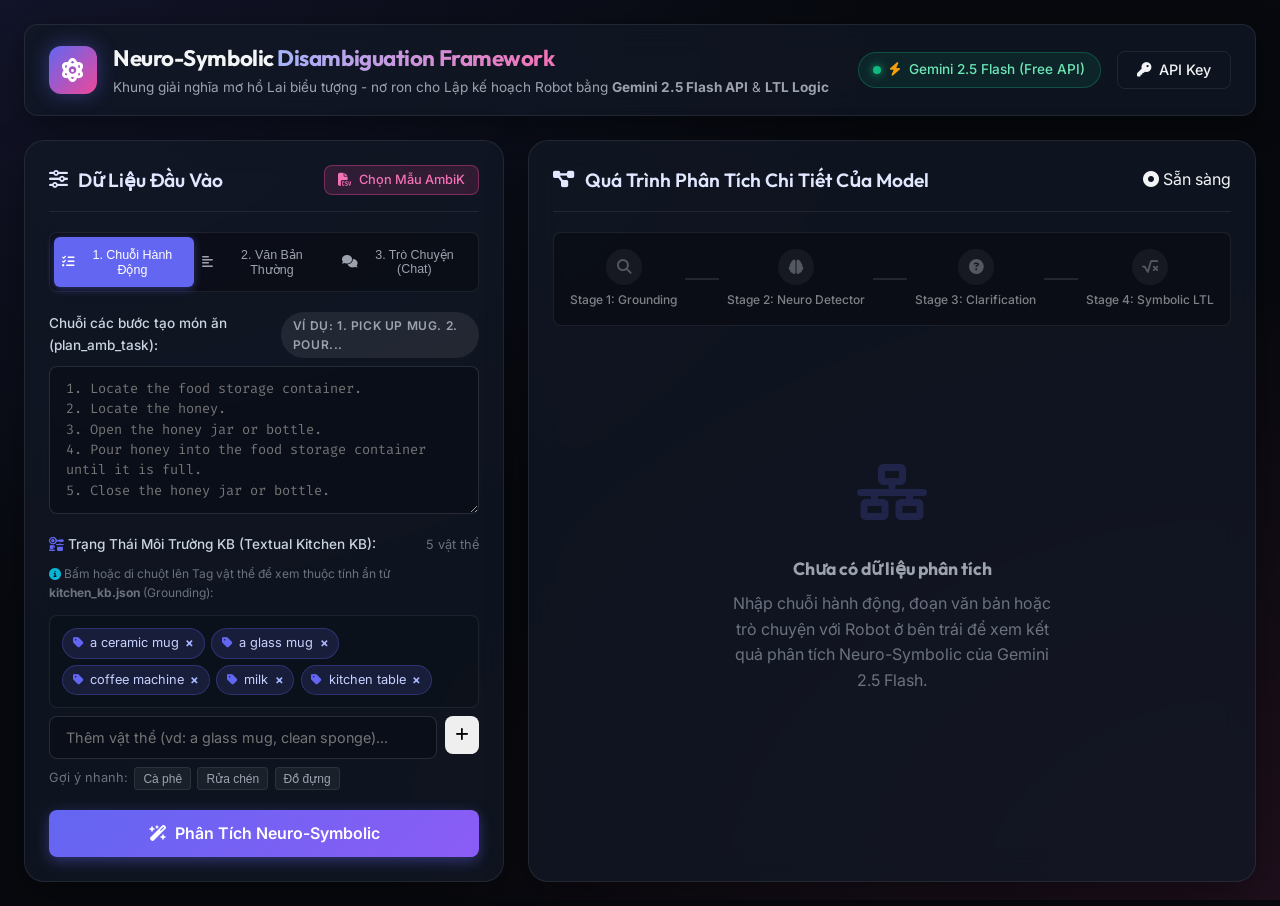
==== static/index.html @ 73dd0c1d "AmbiK" ====
<!DOCTYPE html>
<html lang="vi">
<head>
    <meta charset="UTF-8">
    <meta name="viewport" content="width=device-width, initial-scale=1.0">
    <title>Neuro-Symbolic Embodied AI Disambiguation System - Gemini 2.5 Flash</title>
    <!-- Google Fonts -->
    <link rel="preconnect" href="https://fonts.googleapis.com">
    <link rel="preconnect" href="https://fonts.gstatic.com" crossorigin>
    <link href="https://fonts.googleapis.com/css2?family=Inter:wght@300;400;500;600;700&family=Outfit:wght@400;600;700;800&family=Fira+Code:wght@400;500&display=swap" rel="stylesheet">
    <!-- FontAwesome Icons -->
    <link rel="stylesheet" href="https://cdnjs.cloudflare.com/ajax/libs/font-awesome/6.4.0/css/all.min.css">
    <link rel="stylesheet" href="/static/style.css">
</head>
<body class="dark-theme">
    <div class="app-container">
        <!-- Top Navigation / Header -->
        <header class="app-header">
            <div class="header-brand">
                <div class="brand-logo">
                    <i class="fa-solid fa-atom pulse-icon"></i>
                </div>
                <div class="brand-text">
                    <h1>Neuro-Symbolic <span>Disambiguation Framework</span></h1>
                    <p>Khung giải nghĩa mơ hồ Lai biểu tượng - nơ ron cho Lập kế hoạch Robot bằng <strong>Gemini 2.5 Flash API</strong> & <strong>LTL Logic</strong></p>
                </div>
            </div>

            <div class="header-actions">
                <div class="model-badge">
                    <span class="badge-dot emerald"></span>
                    <i class="fa-solid fa-bolt text-amber"></i> Gemini 2.5 Flash (Free API)
                </div>
                <button id="btn-api-key" class="btn btn-outline" title="Cấu hình Gemini API Key">
                    <i class="fa-solid fa-key"></i> API Key
                </button>
            </div>
        </header>

        <!-- API Key Modal -->
        <div id="modal-api-key" class="modal-backdrop hidden">
            <div class="modal-card">
                <div class="modal-header">
                    <h3><i class="fa-solid fa-key text-amber"></i> Cấu hình Gemini API Key</h3>
                    <button class="modal-close">&times;</button>
                </div>
                <div class="modal-body">
                    <p class="text-subtle">Nhập Google Gemini API Key của bạn (hoặc để trống để sử dụng biến môi trường/chế độ mặc định):</p>
                    <div class="form-group">
                        <label for="input-api-key">Gemini API Key:</label>
                        <input type="password" id="input-api-key" placeholder="AIzaSy..." class="input-control">
                    </div>
                </div>
                <div class="modal-footer">
                    <button id="btn-save-key" class="btn btn-primary">Lưu API Key</button>
                </div>
            </div>
        </div>

        <!-- KB Tooltip Popover -->
        <div id="kb-tooltip-popover" class="popover-card hidden">
            <div class="popover-header">
                <i class="fa-solid fa-database text-indigo"></i> <strong id="popover-title">Entity Attributes</strong>
            </div>
            <div class="popover-body" id="popover-content">
                <!-- JSON attributes rendered via JS -->
            </div>
        </div>

        <!-- Main Workspace Grid -->
        <main class="workspace-grid">
            <!-- Left Panel: Controls & Input -->
            <section class="panel control-panel">
                <div class="panel-header">
                    <h2><i class="fa-solid fa-sliders"></i> Dữ Liệu Đầu Vào</h2>
                    <button id="btn-load-sample" class="btn btn-sm btn-accent">
                        <i class="fa-solid fa-file-csv"></i> Chọn Mẫu AmbiK
                    </button>
                </div>

                <!-- Input Type Selection Tabs (3 Modes) -->
                <div class="tab-group">
                    <button class="tab-btn active" data-tab="plan_amb_task">
                        <i class="fa-solid fa-list-check"></i> 1. Chuỗi Hành Động
                    </button>
                    <button class="tab-btn" data-tab="text">
                        <i class="fa-solid fa-align-left"></i> 2. Văn Bản Thường
                    </button>
                    <button class="tab-btn" data-tab="chat">
                        <i class="fa-solid fa-comments"></i> 3. Trò Chuyện (Chat)
                    </button>
                </div>

                <!-- Mode 1 & 2 Input Content Area -->
                <div class="form-group" id="group-direct-input">
                    <div class="label-row">
                        <label for="input-content" id="label-input-content">Chuỗi các bước tạo món ăn (plan_amb_task):</label>
                        <span class="badge badge-info" id="badge-input-mode">Ví dụ: 1. Pick up mug. 2. Pour...</span>
                    </div>
                    <textarea id="input-content" rows="6" class="textarea-control" placeholder="1. Locate the food storage container.
2. Locate the honey.
3. Open the honey jar or bottle.
4. Pour honey into the food storage container until it is full.
5. Close the honey jar or bottle."></textarea>
                </div>

                <!-- Mode 3: Interactive Chat Container -->
                <div class="chat-mode-container hidden" id="group-chat-input">
                    <div class="chat-header-bar">
                        <span class="text-subtle"><i class="fa-solid fa-comments text-pink"></i> Hội thoại tương tác trực tiếp với Robot</span>
                        <button id="btn-reset-chat" class="btn btn-sm btn-outline" title="Reset cuộc hội thoại mới">
                            <i class="fa-solid fa-rotate-right text-amber"></i> Làm mới Chat
                        </button>
                    </div>
                    <div class="chat-messages-box" id="chat-messages-box">
                        <div class="chat-msg robot-msg">
                            <div class="msg-avatar"><i class="fa-solid fa-robot"></i></div>
                            <div class="msg-bubble">
                                Chào bạn! Tôi là Robot Nhà Bếp. Hãy trò chuyện hoặc đưa ra yêu cầu (vd: <em>"Pha cho tôi 1 ly cà phê"</em>, <em>"Hâm nóng bánh mì trong lò vi sóng"</em>). Tôi sẽ tự động phân tích và hỏi lại bạn nếu có điểm mơ hồ!
                            </div>
                        </div>
                    </div>
                    <div class="chat-input-row">
                        <input type="text" id="input-chat-msg" placeholder="Nhập tin nhắn trò chuyện với Robot..." class="input-control">
                        <button id="btn-send-chat" class="btn btn-primary">
                            <i class="fa-solid fa-paper-plane"></i> Gửi
                        </button>
                    </div>
                </div>

                <!-- Environment Manager (AmbiK Style & KB Interactive Chips) -->
                <div class="form-group environment-section">
                    <div class="label-row">
                        <label><i class="fa-solid fa-kitchen-set text-indigo"></i> Trạng Thái Môi Trường KB (Textual Kitchen KB):</label>
                        <span class="text-subtle" id="env-count">5 vật thể</span>
                    </div>
                    <p class="text-subtle" style="font-size:0.75rem; margin-bottom:0.3rem;"><i class="fa-solid fa-circle-info text-cyan"></i> Bấm hoặc di chuột lên Tag vật thể để xem thuộc tính ẩn từ <strong>kitchen_kb.json</strong> (Grounding):</p>
                    <div class="env-tags-container" id="env-tags">
                        <!-- Environment chips rendered via JS -->
                    </div>
                    <div class="add-env-row">
                        <input type="text" id="input-new-env" placeholder="Thêm vật thể (vd: a glass mug, clean sponge)..." class="input-control">
                        <button id="btn-add-env" class="btn btn-icon btn-secondary">
                            <i class="fa-solid fa-plus"></i>
                        </button>
                    </div>
                    <div class="env-presets">
                        <span class="text-subtle">Gợi ý nhanh:</span>
                        <button class="preset-btn" data-env="a ceramic mug, a glass mug, coffee machine, milk">Cà phê</button>
                        <button class="preset-btn" data-env="a clean sponge, a dirty sponge, dish soap, knife block">Rửa chén</button>
                        <button class="preset-btn" data-env="plastic food storage container, glass food storage container, honey">Đồ đựng</button>
                    </div>
                </div>

                <!-- Submit Button for Direct Modes -->
                <button id="btn-analyze" class="btn btn-primary btn-block btn-lg">
                    <i class="fa-solid fa-wand-magic-sparkles"></i> Phân Tích Neuro-Symbolic
                </button>
            </section>

            <!-- Right Panel: Model Reasoning Pipeline & Output -->
            <section class="panel output-panel">
                <div class="panel-header">
                    <h2><i class="fa-solid fa-diagram-project"></i> Quá Trình Phân Tích Chi Tiết Của Model</h2>
                    <div class="header-status" id="pipeline-status">
                        <span class="status-chip idle"><i class="fa-solid fa-circle-dot"></i> Sẵn sàng</span>
                    </div>
                </div>

                <!-- Pipeline Stepper Progress Bar -->
                <div class="pipeline-stepper">
                    <div class="step-item" id="step-node-1">
                        <div class="step-icon"><i class="fa-solid fa-magnifying-glass"></i></div>
                        <div class="step-label">Stage 1: Grounding</div>
                    </div>
                    <div class="step-connector"></div>
                    <div class="step-item" id="step-node-2">
                        <div class="step-icon"><i class="fa-solid fa-brain"></i></div>
                        <div class="step-label">Stage 2: Neuro Detector</div>
                    </div>
                    <div class="step-connector"></div>
                    <div class="step-item" id="step-node-3">
                        <div class="step-icon"><i class="fa-solid fa-circle-question"></i></div>
                        <div class="step-label">Stage 3: Clarification</div>
                    </div>
                    <div class="step-connector"></div>
                    <div class="step-item" id="step-node-4">
                        <div class="step-icon"><i class="fa-solid fa-square-root-variable"></i></div>
                        <div class="step-label">Stage 4: Symbolic LTL</div>
                    </div>
                </div>

                <!-- Output Display Body -->
                <div class="output-content" id="output-content">
                    <!-- Placeholder State -->
                    <div class="empty-state" id="empty-state">
                        <div class="empty-illustration">
                            <i class="fa-solid fa-network-wired"></i>
                        </div>
                        <h3>Chưa có dữ liệu phân tích</h3>
                        <p>Nhập chuỗi hành động, đoạn văn bản hoặc trò chuyện với Robot ở bên trái để xem kết quả phân tích Neuro-Symbolic của Gemini 2.5 Flash.</p>
                    </div>

                    <!-- Analysis Pipeline Results Container -->
                    <div class="analysis-results hidden" id="analysis-results">
                        
                        <!-- Summary Banner -->
                        <div class="summary-card">
                            <div class="summary-header">
                                <div class="summary-title">
                                    <i class="fa-solid fa-sparkles text-amber"></i>
                                    <h3>Tổng Quan Phân Tích AmbiK Neuro-Symbolic</h3>
                                </div>
                                <div id="overall-badge" class="badge badge-purple">
                                    Preferences
                                </div>
                            </div>
                            <p id="summary-text" class="summary-p">Đang tải...</p>
                        </div>

                        <!-- Stage 1 Card: Grounding & KB -->
                        <div class="pipeline-card" id="card-stage-1">
                            <div class="card-header">
                                <span class="card-num">Stage 1</span>
                                <h4><i class="fa-solid fa-boxes-stacked text-indigo"></i> Grounding & Textual Kitchen KB Integration</h4>
                            </div>
                            <div class="card-body">
                                <div class="grounding-grid">
                                    <div class="ground-col">
                                        <h5>Vật thể trích xuất (Extracted Objects):</h5>
                                        <ul id="list-extracted-objects" class="tags-list"></ul>
                                    </div>
                                    <div class="ground-col">
                                        <h5>Khớp với Kitchen KB (Matched Entities):</h5>
                                        <ul id="list-matched-env" class="tags-list env-matched"></ul>
                                    </div>
                                </div>

                                <!-- Missing Environment Object Suggestion Banner & 1-Click Add -->
                                <div id="missing-object-suggestion-box" class="missing-suggestion-banner hidden">
                                    <div class="suggestion-icon"><i class="fa-solid fa-circle-exclamation text-amber"></i></div>
                                    <div class="suggestion-text">
                                        <strong>Phát hiện môi trường thiếu vật thể cho nhiệm vụ:</strong>
                                        <span id="missing-object-names" class="text-amber">small bowl</span>
                                        <p class="text-subtle" style="font-size:0.78rem; margin-top:0.2rem;">Bạn có muốn thêm vật thể này vào Môi trường bếp không?</p>
                                    </div>
                                    <button id="btn-add-missing-obj" class="btn btn-sm btn-primary">
                                        <i class="fa-solid fa-plus"></i> Thêm Vào Môi Trường
                                    </button>
                                </div>
                            </div>
                        </div>

                        <!-- Stage 2 Card: Neuro Component - Semantic Entropy Quantification -->
                        <div class="pipeline-card" id="card-stage-2">
                            <div class="card-header">
                                <span class="card-num">Stage 2 (Neuro)</span>
                                <h4><i class="fa-solid fa-chart-line text-purple"></i> Uncertainty Quantification via Semantic Entropy Engine</h4>
                            </div>
                            <div class="card-body">
                                <!-- Semantic Entropy Score Gauge -->
                                <div class="entropy-gauge-card">
                                    <div class="gauge-header">
                                        <span><i class="fa-solid fa-gauge-high text-amber"></i> <strong>Semantic Entropy Score (H):</strong></span>
                                        <span class="entropy-val" id="entropy-score-val">H = 0.00</span>
                                    </div>
                                    <div class="gauge-bar-bg">
                                        <div class="gauge-bar-fill" id="gauge-bar-fill" style="width: 0%;"></div>
                                    </div>
                                    <div class="gauge-footer">
                                        <span class="text-subtle">0.0 (Xác định)</span>
                                        <span class="text-subtle" style="color:var(--accent-amber);">Ngưỡng &theta; = 0.5 (Bất định cao &rarr; Preferences)</span>
                                        <span class="text-subtle">1.0 (Mơ hồ tối đa)</span>
                                    </div>
                                </div>

                                <p class="card-subtext" style="margin-top:0.75rem;">Phân loại chi tiết các điểm mơ hồ theo 3 nhóm AmbiK:</p>
                                <div class="ambiguity-cards-list" id="ambiguity-cards-list"></div>
                            </div>
                        </div>

                        <!-- Explicit Word Disambiguation Mapping Table -->
                        <div class="pipeline-card" id="card-stage-mapping">
                            <div class="card-header">
                                <span class="card-num">Bảng Giải Nghĩa</span>
                                <h4><i class="fa-solid fa-arrow-right-arrow-left text-pink"></i> Chi Tiết Đối Chiếu Từ Mơ Hồ → Từ Rõ Ràng (Word Mapping)</h4>
                            </div>
                            <div class="card-body">
                                <div class="mapping-table-wrapper">
                                    <table class="mapping-table">
                                        <thead>
                                            <tr>
                                                <th><i class="fa-solid fa-circle-question text-amber"></i> Từ / Cụm từ mơ hồ</th>
                                                <th><i class="fa-solid fa-arrow-right text-indigo"></i> Từ / Ý định rõ ràng sau giải nghĩa</th>
                                                <th>Phân loại AmbiK</th>
                                                <th>Giải thích suy luận</th>
                                            </tr>
                                        </thead>
                                        <tbody id="table-mapping-body"></tbody>
                                    </table>
                                </div>
                            </div>
                        </div>

                        <!-- Stage 3 Card: HRI Component - k-Choice Clarification Generator -->
                        <div class="pipeline-card" id="card-stage-3">
                            <div class="card-header">
                                <span class="card-num">Stage 3 (HRI)</span>
                                <h4><i class="fa-solid fa-comments text-pink"></i> Optimal k-Choice Clarification Engine (Information Gain)</h4>
                            </div>
                            <div class="card-body">
                                <!-- User Answer Selection Status Alert Banner -->
                                <div id="user-selection-alert" class="selection-alert-banner hidden">
                                    <i class="fa-solid fa-circle-check text-emerald"></i>
                                    <span id="text-user-selection-status">Đã ghi nhận lựa chọn của bạn!</span>
                                </div>

                                <div id="clarification-box" class="clarification-banner">
                                    <div class="clarify-icon"><i class="fa-solid fa-circle-question text-pink"></i></div>
                                    <div class="clarify-content" style="width:100%;">
                                        <h5 id="clarify-question-title">Câu hỏi trắc nghiệm k-Choice từ Robot:</h5>
                                        <blockquote id="text-clarify-question">"Bạn muốn sử dụng loại ly nào?"</blockquote>
                                        
                                        <!-- Interactive k-Choice Options Cards (A, B, C) -->
                                        <div class="k-choice-options-grid hidden" id="k-choice-options-grid">
                                            <!-- Rendered dynamically -->
                                        </div>

                                        <!-- Custom Answer Input Box (Lựa chọn Tự Nhập) -->
                                        <div class="custom-answer-row hidden" id="custom-answer-row">
                                            <input type="text" id="input-custom-answer" placeholder="Hoặc tự nhập câu trả lời/lựa chọn khác..." class="input-control">
                                            <button id="btn-submit-custom-answer" class="btn btn-sm btn-accent">
                                                <i class="fa-solid fa-paper-plane"></i> Gửi Câu Trả Lời
                                            </button>
                                        </div>
                                    </div>
                                </div>
                            </div>
                        </div>

                        <!-- Stage 4 Card: Symbolic Component - LTL Formula & Formal Verification -->
                        <div class="pipeline-card" id="card-stage-4">
                            <div class="card-header">
                                <span class="card-num">Stage 4 (Symbolic)</span>
                                <h4><i class="fa-solid fa-shield-check text-emerald"></i> Symbolic LTL Translation & Formal Verification (Model Checking)</h4>
                            </div>
                            <div class="card-body">
                                <!-- Pending User Clarification State Banner -->
                                <div id="stage4-pending-banner" class="stage4-pending-box hidden">
                                    <div class="pending-icon"><i class="fa-solid fa-circle-pause text-amber"></i></div>
                                    <div class="pending-text">
                                        <strong>⏸️ Stage 4 Tạm Dừng: Chờ Phản Hồi Từ Người Dùng</strong>
                                        <p class="text-subtle" style="font-size:0.8rem; margin-top:0.2rem;">Phát hiện sự mơ hồ hoặc thiếu thông tin ở Stage 2/3. Robot đang chờ bạn chọn phương án A/B/C hoặc nhập câu trả lời ở Stage 3 để giải mờ và khởi tạo Kế hoạch Nguyên tử!</p>
                                    </div>
                                </div>

                                <!-- Verified Safe Badge & LTL Formula Box -->
                                <div id="stage4-execution-content">
                                    <div class="ltl-spec-card">
                                        <div class="ltl-header">
                                            <div class="ltl-title">
                                                <i class="fa-solid fa-terminal text-cyan"></i>
                                                <strong>Linear Temporal Logic (LTL) Specification:</strong>
                                            </div>
                                            <div id="verified-safe-badge" class="badge badge-green">
                                                <i class="fa-solid fa-circle-check"></i> Verified Safe (Model Checker)
                                            </div>
                                        </div>
                                        <pre id="ltl-formula-text" class="ltl-codeblock">G(!IsOn(Microwave, Metal)) & F(In(CeramicMug, Table))</pre>
                                    </div>

                                    <h5 style="margin-top:1rem; margin-bottom:0.5rem; font-size:0.85rem; color:#cbd5e1;">Chuỗi Hành Động Nguyên Tử Đã Kiểm Chứng (Safe Action Steps):</h5>
                                    <div class="plan-steps-list" id="plan-steps-list"></div>
                                </div>
                            </div>
                        </div>

                        <!-- Raw JSON Toggle -->
                        <div class="raw-json-section">
                            <button id="btn-toggle-json" class="btn btn-sm btn-outline">
                                <i class="fa-solid fa-code"></i> Xem phản hồi JSON gốc của Gemini 2.5 Flash
                            </button>
                            <pre id="raw-json-viewer" class="json-codeblock hidden"></pre>
                        </div>

                    </div>
                </div>
            </section>
        </main>
    </div>

    <!-- Sample Drawer Modal -->
    <div id="modal-samples" class="modal-backdrop hidden">
        <div class="modal-card modal-lg">
            <div class="modal-header">
                <h3><i class="fa-solid fa-database text-indigo"></i> Chọn Mẫu Từ Dataset AmbiK</h3>
                <button class="modal-close-samples">&times;</button>
            </div>
            <div class="modal-body modal-scroll">
                <div class="sample-search">
                    <input type="text" id="input-search-sample" placeholder="Tìm kiếm câu lệnh mẫu..." class="input-control">
                </div>
                <div class="samples-list" id="samples-list-container">
                    <div class="loading-spinner"><i class="fa-solid fa-spinner fa-spin"></i> Đang tải dữ liệu tệp AmbiK...</div>
                </div>
            </div>
        </div>
    </div>

    <script src="/static/app.js"></script>
</body>
</html>
---- static/style.css ----
/* Modern Design System - Dark Mode Glassmorphism Theme */

:root {
    --bg-main: #07090e;
    --bg-card: rgba(18, 24, 38, 0.75);
    --bg-card-hover: rgba(26, 34, 53, 0.85);
    --border-card: rgba(255, 255, 255, 0.08);
    --border-glow: rgba(99, 102, 241, 0.4);
    
    --primary: #6366f1;
    --primary-hover: #4f46e5;
    --accent-pink: #ec4899;
    --accent-emerald: #10b981;
    --accent-amber: #f59e0b;
    --accent-purple: #8b5cf6;
    --accent-cyan: #06b6d4;
    
    --text-main: #f3f4f6;
    --text-muted: #9ca3af;
    --text-subtle: #6b7280;
    
    --radius-sm: 8px;
    --radius-md: 14px;
    --radius-lg: 20px;
    --font-heading: 'Outfit', -apple-system, sans-serif;
    --font-body: 'Inter', -apple-system, sans-serif;
    --font-code: 'Fira Code', monospace;
}

* {
    box-sizing: border-box;
    margin: 0;
    padding: 0;
}

body {
    font-family: var(--font-body);
    background-color: var(--bg-main);
    background-image: 
        radial-gradient(at 0% 0%, rgba(99, 102, 241, 0.12) 0px, transparent 50%),
        radial-gradient(at 100% 100%, rgba(236, 72, 153, 0.1) 0px, transparent 50%);
    background-attachment: fixed;
    color: var(--text-main);
    min-height: 100vh;
    overflow-x: hidden;
    line-height: 1.6;
}

/* App Container Layout */
.app-container {
    max-width: 1600px;
    margin: 0 auto;
    padding: 1.5rem;
    display: flex;
    flex-direction: column;
    gap: 1.5rem;
}

/* Header */
.app-header {
    display: flex;
    justify-content: space-between;
    align-items: center;
    padding: 1rem 1.5rem;
    background: var(--bg-card);
    backdrop-filter: blur(16px);
    border: 1px solid var(--border-card);
    border-radius: var(--radius-md);
    box-shadow: 0 8px 32px rgba(0, 0, 0, 0.4);
}

.header-brand {
    display: flex;
    align-items: center;
    gap: 1rem;
}

.brand-logo {
    width: 48px;
    height: 48px;
    border-radius: 12px;
    background: linear-gradient(135deg, var(--primary), var(--accent-pink));
    display: flex;
    align-items: center;
    justify-content: center;
    font-size: 1.5rem;
    color: #fff;
    box-shadow: 0 0 20px rgba(99, 102, 241, 0.4);
}

.pulse-icon {
    animation: pulse 2s infinite;
}

@keyframes pulse {
    0% { transform: scale(1); }
    50% { transform: scale(1.08); }
    100% { transform: scale(1); }
}

.brand-text h1 {
    font-family: var(--font-heading);
    font-size: 1.4rem;
    font-weight: 700;
    letter-spacing: -0.02em;
}

.brand-text h1 span {
    background: linear-gradient(90deg, #a5b4fc, #f472b6);
    -webkit-background-clip: text;
    -webkit-text-fill-color: transparent;
}

.brand-text p {
    font-size: 0.85rem;
    color: var(--text-muted);
}

.header-actions {
    display: flex;
    align-items: center;
    gap: 1rem;
}

.model-badge {
    background: rgba(16, 185, 129, 0.1);
    border: 1px solid rgba(16, 185, 129, 0.3);
    padding: 0.4rem 0.9rem;
    border-radius: 30px;
    font-size: 0.85rem;
    font-weight: 500;
    color: #6ee7b7;
    display: flex;
    align-items: center;
    gap: 0.5rem;
}

.badge-dot {
    width: 8px;
    height: 8px;
    border-radius: 50%;
}
.badge-dot.emerald { background-color: var(--accent-emerald); box-shadow: 0 0 8px var(--accent-emerald); }

/* Main Workspace Grid */
.workspace-grid {
    display: grid;
    grid-template-columns: 480px 1fr;
    gap: 1.5rem;
}

@media (max-width: 1100px) {
    .workspace-grid {
        grid-template-columns: 1fr;
    }
}

/* Panel Styles */
.panel {
    background: var(--bg-card);
    backdrop-filter: blur(16px);
    border: 1px solid var(--border-card);
    border-radius: var(--radius-lg);
    padding: 1.5rem;
    display: flex;
    flex-direction: column;
    gap: 1.25rem;
    box-shadow: 0 12px 40px rgba(0, 0, 0, 0.35);
}

.panel-header {
    display: flex;
    justify-content: space-between;
    align-items: center;
    border-bottom: 1px solid var(--border-card);
    padding-bottom: 1rem;
}

.panel-header h2 {
    font-family: var(--font-heading);
    font-size: 1.2rem;
    font-weight: 600;
    display: flex;
    align-items: center;
    gap: 0.6rem;
    color: #e0e7ff;
}

/* Buttons */
.btn {
    font-family: var(--font-body);
    font-size: 0.9rem;
    font-weight: 500;
    padding: 0.6rem 1.2rem;
    border-radius: var(--radius-sm);
    border: none;
    cursor: pointer;
    transition: all 0.2s ease;
    display: inline-flex;
    align-items: center;
    justify-content: center;
    gap: 0.5rem;
}

.btn-primary {
    background: linear-gradient(135deg, var(--primary), var(--accent-purple));
    color: #fff;
    box-shadow: 0 4px 14px rgba(99, 102, 241, 0.4);
}

.btn-primary:hover {
    transform: translateY(-2px);
    box-shadow: 0 6px 20px rgba(99, 102, 241, 0.6);
}

.btn-accent {
    background: rgba(236, 72, 153, 0.15);
    border: 1px solid rgba(236, 72, 153, 0.4);
    color: #f472b6;
}

.btn-accent:hover {
    background: rgba(236, 72, 153, 0.25);
}

.btn-outline {
    background: transparent;
    border: 1px solid var(--border-card);
    color: var(--text-main);
}

.btn-outline:hover {
    background: rgba(255, 255, 255, 0.05);
    border-color: rgba(255, 255, 255, 0.2);
}

.btn-block { width: 100%; }
.btn-lg { padding: 0.85rem 1.5rem; font-size: 1rem; font-weight: 600; }
.btn-sm { padding: 0.4rem 0.8rem; font-size: 0.8rem; }
.btn-icon { width: 38px; height: 38px; padding: 0; border-radius: var(--radius-sm); }

/* Tab Group */
.tab-group {
    display: flex;
    background: rgba(0, 0, 0, 0.3);
    padding: 4px;
    border-radius: var(--radius-sm);
    border: 1px solid var(--border-card);
}

.tab-btn {
    flex: 1;
    padding: 0.6rem 0.5rem;
    font-size: 0.78rem;
    font-weight: 500;
    background: transparent;
    border: none;
    color: var(--text-muted);
    border-radius: 6px;
    cursor: pointer;
    transition: all 0.2s ease;
    display: flex;
    align-items: center;
    justify-content: center;
    gap: 0.3rem;
}

.tab-btn.active {
    background: var(--primary);
    color: #fff;
    box-shadow: 0 2px 8px rgba(99, 102, 241, 0.4);
}

/* Missing Object Suggestion Banner */
.missing-suggestion-banner {
    background: rgba(245, 158, 11, 0.12);
    border: 1px solid rgba(245, 158, 11, 0.4);
    border-radius: var(--radius-sm);
    padding: 0.85rem 1rem;
    margin-top: 0.85rem;
    display: flex;
    align-items: center;
    justify-content: space-between;
    gap: 0.8rem;
}

.suggestion-icon { font-size: 1.4rem; }

.suggestion-text {
    flex: 1;
    font-size: 0.85rem;
}

/* Selection Alert Banner */
.selection-alert-banner {
    background: rgba(16, 185, 129, 0.15);
    border: 1px solid rgba(16, 185, 129, 0.4);
    color: #6ee7b7;
    padding: 0.6rem 1rem;
    border-radius: var(--radius-sm);
    margin-bottom: 0.75rem;
    font-size: 0.85rem;
    font-weight: 600;
    display: flex;
    align-items: center;
    gap: 0.5rem;
    animation: fadeIn 0.3s ease;
}

@keyframes fadeIn {
    from { opacity: 0; transform: translateY(-4px); }
    to { opacity: 1; transform: translateY(0); }
}

/* Custom Answer Input Row */
.custom-answer-row {
    display: flex;
    gap: 0.5rem;
    margin-top: 0.75rem;
}

/* Stage 4 Pending Box */
.stage4-pending-box {
    background: rgba(245, 158, 11, 0.1);
    border: 1px dashed rgba(245, 158, 11, 0.4);
    border-radius: var(--radius-sm);
    padding: 1.25rem;
    display: flex;
    align-items: center;
    gap: 1rem;
    text-align: left;
}

.pending-icon { font-size: 2rem; }

.pending-text strong {
    font-size: 0.95rem;
    color: #fef08a;
}

/* KB Tooltip Popover Card */
.popover-card {
    position: fixed;
    z-index: 2000;
    background: rgba(18, 24, 38, 0.95);
    backdrop-filter: blur(16px);
    border: 1px solid var(--primary);
    box-shadow: 0 10px 30px rgba(0, 0, 0, 0.6);
    border-radius: 10px;
    padding: 0.85rem;
    width: 260px;
    pointer-events: none;
    transition: opacity 0.2s ease;
}

.popover-header {
    font-size: 0.85rem;
    font-weight: 600;
    color: #a5b4fc;
    border-bottom: 1px solid rgba(255, 255, 255, 0.1);
    padding-bottom: 0.3rem;
    margin-bottom: 0.4rem;
}

.popover-body {
    font-size: 0.78rem;
    color: #cbd5e1;
    line-height: 1.4;
}

.popover-prop {
    display: flex;
    justify-content: space-between;
    margin-bottom: 0.2rem;
}

/* Chat Mode Layout */
.chat-mode-container {
    display: flex;
    flex-direction: column;
    gap: 0.6rem;
}

.chat-header-bar {
    display: flex;
    justify-content: space-between;
    align-items: center;
    padding: 0.2rem 0.2rem;
}

.chat-messages-box {
    background: rgba(10, 14, 23, 0.6);
    border: 1px solid var(--border-card);
    border-radius: var(--radius-sm);
    height: 220px;
    overflow-y: auto;
    padding: 0.85rem;
    display: flex;
    flex-direction: column;
    gap: 0.75rem;
}

.chat-msg {
    display: flex;
    gap: 0.6rem;
    align-items: flex-start;
}

.chat-msg.user-msg {
    flex-direction: row-reverse;
}

.msg-avatar {
    width: 30px;
    height: 30px;
    border-radius: 50%;
    background: rgba(255, 255, 255, 0.1);
    display: flex;
    align-items: center;
    justify-content: center;
    font-size: 0.8rem;
    color: var(--text-muted);
}

.robot-msg .msg-avatar {
    background: var(--primary);
    color: #fff;
}

.user-msg .msg-avatar {
    background: var(--accent-pink);
    color: #fff;
}

.msg-bubble {
    background: rgba(18, 24, 38, 0.9);
    border: 1px solid var(--border-card);
    padding: 0.6rem 0.85rem;
    border-radius: 12px;
    font-size: 0.85rem;
    max-width: 80%;
    line-height: 1.4;
}

.user-msg .msg-bubble {
    background: linear-gradient(135deg, var(--primary), var(--accent-purple));
    color: #fff;
}

.chat-input-row {
    display: flex;
    gap: 0.5rem;
}

/* Semantic Entropy Gauge */
.entropy-gauge-card {
    background: rgba(10, 14, 23, 0.6);
    border: 1px solid rgba(245, 158, 11, 0.3);
    border-radius: var(--radius-sm);
    padding: 0.85rem;
    margin-bottom: 0.75rem;
}

.gauge-header {
    display: flex;
    justify-content: space-between;
    align-items: center;
    font-size: 0.85rem;
    margin-bottom: 0.4rem;
}

.entropy-val {
    font-family: var(--font-code);
    font-weight: 700;
    color: var(--accent-amber);
    background: rgba(245, 158, 11, 0.15);
    padding: 0.15rem 0.5rem;
    border-radius: 4px;
}

.gauge-bar-bg {
    width: 100%;
    height: 10px;
    background: rgba(255, 255, 255, 0.1);
    border-radius: 6px;
    overflow: hidden;
}

.gauge-bar-fill {
    height: 100%;
    background: linear-gradient(90deg, var(--accent-emerald), var(--accent-amber), var(--accent-pink));
    border-radius: 6px;
    transition: width 0.6s ease;
}

.gauge-footer {
    display: flex;
    justify-content: space-between;
    font-size: 0.7rem;
    margin-top: 0.3rem;
}

/* k-Choice Multiple Choice Option Cards */
.k-choice-options-grid {
    display: grid;
    grid-template-columns: repeat(auto-fit, minmax(180px, 1fr));
    gap: 0.6rem;
    margin-top: 0.75rem;
}

.k-choice-card {
    background: rgba(236, 72, 153, 0.15);
    border: 1px solid rgba(236, 72, 153, 0.4);
    border-radius: 8px;
    padding: 0.6rem 0.85rem;
    cursor: pointer;
    transition: all 0.2s ease;
    display: flex;
    align-items: center;
    gap: 0.6rem;
}

.k-choice-card:hover {
    background: rgba(236, 72, 153, 0.3);
    border-color: var(--accent-pink);
    transform: translateY(-2px);
}

.k-choice-card.selected {
    background: rgba(16, 185, 129, 0.25);
    border-color: var(--accent-emerald);
    box-shadow: 0 0 12px rgba(16, 185, 129, 0.4);
}

.k-key-badge {
    width: 24px;
    height: 24px;
    border-radius: 50%;
    background: var(--accent-pink);
    color: #fff;
    font-weight: bold;
    font-size: 0.8rem;
    display: flex;
    align-items: center;
    justify-content: center;
}

.selected .k-key-badge {
    background: var(--accent-emerald);
}

.k-label-text {
    font-size: 0.82rem;
    font-weight: 500;
    color: #fce7f3;
}

/* LTL Specification Codeblock */
.ltl-spec-card {
    background: rgba(9, 13, 22, 0.9);
    border: 1px solid rgba(6, 182, 212, 0.4);
    border-radius: var(--radius-sm);
    padding: 0.85rem;
}

.ltl-header {
    display: flex;
    justify-content: space-between;
    align-items: center;
    margin-bottom: 0.4rem;
}

.ltl-title {
    font-size: 0.85rem;
    color: #93c5fd;
}

.ltl-codeblock {
    font-family: var(--font-code);
    font-size: 0.85rem;
    color: #6ee7b7;
    background: rgba(0, 0, 0, 0.4);
    padding: 0.6rem;
    border-radius: 6px;
    overflow-x: auto;
    border-left: 3px solid var(--accent-emerald);
}

/* Mapping Table Styling */
.mapping-table-wrapper {
    overflow-x: auto;
}

.mapping-table {
    width: 100%;
    border-collapse: collapse;
    font-size: 0.85rem;
    text-align: left;
}

.mapping-table th {
    background: rgba(10, 14, 23, 0.8);
    color: #cbd5e1;
    padding: 0.6rem 0.85rem;
    border-bottom: 1px solid var(--border-card);
    font-family: var(--font-heading);
    font-weight: 600;
}

.mapping-table td {
    padding: 0.6rem 0.85rem;
    border-bottom: 1px solid rgba(255, 255, 255, 0.05);
    vertical-align: top;
}

.vague-term {
    color: #fca5a5;
    font-weight: 600;
    background: rgba(239, 68, 68, 0.1);
    padding: 0.15rem 0.4rem;
    border-radius: 4px;
    display: inline-block;
}

.resolved-term {
    color: #6ee7b7;
    font-weight: 600;
    background: rgba(16, 185, 129, 0.1);
    padding: 0.15rem 0.4rem;
    border-radius: 4px;
    display: inline-block;
}

/* Form Controls */
.form-group {
    display: flex;
    flex-direction: column;
    gap: 0.5rem;
}

.label-row {
    display: flex;
    justify-content: space-between;
    align-items: center;
}

label {
    font-size: 0.85rem;
    font-weight: 500;
    color: #cbd5e1;
}

.input-control, .textarea-control {
    width: 100%;
    background: rgba(10, 14, 23, 0.7);
    border: 1px solid rgba(255, 255, 255, 0.12);
    border-radius: var(--radius-sm);
    padding: 0.75rem 1rem;
    color: var(--text-main);
    font-family: var(--font-body);
    font-size: 0.9rem;
    transition: border-color 0.2s ease;
}

.input-control:focus, .textarea-control:focus {
    outline: none;
    border-color: var(--primary);
    box-shadow: 0 0 12px rgba(99, 102, 241, 0.25);
}

.textarea-control {
    resize: vertical;
    font-family: var(--font-code);
    font-size: 0.85rem;
    line-height: 1.5;
}

/* Environment Tags Section */
.env-tags-container {
    display: flex;
    flex-wrap: wrap;
    gap: 0.4rem;
    padding: 0.75rem;
    background: rgba(10, 14, 23, 0.5);
    border: 1px solid rgba(255, 255, 255, 0.08);
    border-radius: var(--radius-sm);
    min-height: 70px;
    max-height: 130px;
    overflow-y: auto;
}

.env-tag {
    background: rgba(99, 102, 241, 0.15);
    border: 1px solid rgba(99, 102, 241, 0.3);
    color: #c7d2fe;
    padding: 0.25rem 0.6rem;
    border-radius: 20px;
    font-size: 0.8rem;
    display: inline-flex;
    align-items: center;
    gap: 0.4rem;
    cursor: pointer;
}
.env-tag:hover {
    background: rgba(99, 102, 241, 0.3);
    border-color: var(--primary);
}

.env-tag .tag-remove {
    cursor: pointer;
    color: #a5b4fc;
    font-weight: bold;
}

.env-tag .tag-remove:hover { color: #f472b6; }

.add-env-row {
    display: flex;
    gap: 0.5rem;
}

.env-presets {
    display: flex;
    align-items: center;
    gap: 0.4rem;
    flex-wrap: wrap;
}

.preset-btn {
    background: rgba(255, 255, 255, 0.05);
    border: 1px solid var(--border-card);
    color: var(--text-muted);
    padding: 0.2rem 0.5rem;
    border-radius: 4px;
    font-size: 0.75rem;
    cursor: pointer;
}
.preset-btn:hover { background: rgba(255, 255, 255, 0.1); color: #fff; }

/* Pipeline Stepper */
.pipeline-stepper {
    display: flex;
    align-items: center;
    justify-content: space-between;
    background: rgba(0, 0, 0, 0.3);
    padding: 1rem;
    border-radius: var(--radius-sm);
    border: 1px solid var(--border-card);
}

.step-item {
    display: flex;
    flex-direction: column;
    align-items: center;
    gap: 0.3rem;
    opacity: 0.5;
    transition: all 0.3s ease;
}

.step-item.active { opacity: 1; }
.step-item.active .step-icon {
    background: var(--primary);
    color: #fff;
    box-shadow: 0 0 12px var(--primary);
}

.step-icon {
    width: 36px;
    height: 36px;
    border-radius: 50%;
    background: rgba(255, 255, 255, 0.1);
    display: flex;
    align-items: center;
    justify-content: center;
    font-size: 0.9rem;
    color: var(--text-muted);
}

.step-label {
    font-size: 0.75rem;
    font-weight: 500;
}

.step-connector {
    flex: 1;
    height: 2px;
    background: rgba(255, 255, 255, 0.1);
    margin: 0 0.5rem;
}

/* Output Content Area */
.output-content {
    min-height: 450px;
    display: flex;
    flex-direction: column;
}

.empty-state {
    margin: auto;
    text-align: center;
    max-width: 400px;
    padding: 2rem;
    color: var(--text-subtle);
}

.empty-illustration {
    font-size: 3.5rem;
    color: rgba(99, 102, 241, 0.2);
    margin-bottom: 1rem;
}

.empty-state h3 {
    font-family: var(--font-heading);
    font-size: 1.1rem;
    color: var(--text-muted);
    margin-bottom: 0.5rem;
}

.analysis-results {
    display: flex;
    flex-direction: column;
    gap: 1.25rem;
}

/* Summary Banner Card */
.summary-card {
    background: linear-gradient(135deg, rgba(99, 102, 241, 0.15), rgba(139, 92, 246, 0.08));
    border: 1px solid rgba(99, 102, 241, 0.3);
    border-radius: var(--radius-md);
    padding: 1.2rem;
}

.summary-header {
    display: flex;
    justify-content: space-between;
    align-items: center;
    margin-bottom: 0.5rem;
}

.summary-title {
    display: flex;
    align-items: center;
    gap: 0.5rem;
}

.summary-title h3 {
    font-family: var(--font-heading);
    font-size: 1.1rem;
    font-weight: 600;
}

.summary-p {
    font-size: 0.9rem;
    color: #cbd5e1;
}

/* Badges */
.badge {
    padding: 0.25rem 0.75rem;
    border-radius: 30px;
    font-size: 0.75rem;
    font-weight: 600;
    text-transform: uppercase;
    letter-spacing: 0.05em;
}

.badge-purple { background: rgba(139, 92, 246, 0.2); color: #c084fc; border: 1px solid rgba(139, 92, 246, 0.4); }
.badge-blue { background: rgba(59, 130, 246, 0.2); color: #93c5fd; border: 1px solid rgba(59, 130, 246, 0.4); }
.badge-red { background: rgba(239, 68, 68, 0.2); color: #fca5a5; border: 1px solid rgba(239, 68, 68, 0.4); }
.badge-green { background: rgba(16, 185, 129, 0.2); color: #6ee7b7; border: 1px solid rgba(16, 185, 129, 0.4); }
.badge-info { background: rgba(255, 255, 255, 0.08); color: var(--text-muted); }

/* Pipeline Cards */
.pipeline-card {
    background: rgba(10, 14, 23, 0.6);
    border: 1px solid var(--border-card);
    border-radius: var(--radius-md);
    padding: 1.25rem;
    transition: border-color 0.2s ease;
}

.pipeline-card:hover {
    border-color: rgba(255, 255, 255, 0.15);
}

.card-header {
    display: flex;
    align-items: center;
    gap: 0.75rem;
    margin-bottom: 0.85rem;
    border-bottom: 1px solid rgba(255, 255, 255, 0.05);
    padding-bottom: 0.6rem;
}

.card-num {
    font-size: 0.7rem;
    font-weight: 700;
    color: var(--primary);
    background: rgba(99, 102, 241, 0.15);
    padding: 0.2rem 0.5rem;
    border-radius: 4px;
}

.card-header h4 {
    font-family: var(--font-heading);
    font-size: 1rem;
    font-weight: 600;
}

.grounding-grid {
    display: grid;
    grid-template-columns: 1fr 1fr;
    gap: 1rem;
}

.ground-col h5 {
    font-size: 0.8rem;
    color: var(--text-muted);
    margin-bottom: 0.4rem;
}

.tags-list {
    display: flex;
    flex-wrap: wrap;
    gap: 0.4rem;
    list-style: none;
}

.tags-list li {
    background: rgba(255, 255, 255, 0.06);
    border: 1px solid rgba(255, 255, 255, 0.1);
    padding: 0.2rem 0.5rem;
    border-radius: 4px;
    font-size: 0.8rem;
}

.env-matched li {
    background: rgba(16, 185, 129, 0.1);
    border-color: rgba(16, 185, 129, 0.3);
    color: #6ee7b7;
}

/* Ambiguity Cards List */
.ambiguity-cards-list {
    display: flex;
    flex-direction: column;
    gap: 0.85rem;
    margin-top: 0.75rem;
}

.ambiguity-item-card {
    background: rgba(18, 24, 38, 0.8);
    border-left: 4px solid var(--primary);
    border-top: 1px solid var(--border-card);
    border-right: 1px solid var(--border-card);
    border-bottom: 1px solid var(--border-card);
    border-radius: 8px;
    padding: 1rem;
    display: flex;
    flex-direction: column;
    gap: 0.5rem;
}

.ambiguity-item-card.Preferences { border-left-color: var(--accent-purple); }
.ambiguity-item-card.Common\ Sense { border-left-color: var(--accent-cyan); }
.ambiguity-item-card.Safety { border-left-color: var(--accent-amber); }

.amb-card-header {
    display: flex;
    justify-content: space-between;
    align-items: center;
}

.amb-element {
    font-weight: 600;
    font-size: 0.95rem;
    color: #e0e7ff;
}

.amb-reasoning {
    font-size: 0.85rem;
    color: #cbd5e1;
}

.amb-payload-box {
    background: rgba(0, 0, 0, 0.3);
    padding: 0.6rem;
    border-radius: 6px;
    font-size: 0.8rem;
}

/* Clarification Banner */
.clarification-banner {
    display: flex;
    align-items: center;
    gap: 1rem;
    background: rgba(236, 72, 153, 0.1);
    border: 1px solid rgba(236, 72, 153, 0.3);
    border-radius: var(--radius-sm);
    padding: 1rem;
}

.clarify-icon { font-size: 1.5rem; }

.clarify-content h5 {
    font-size: 0.8rem;
    color: #f472b6;
    margin-bottom: 0.2rem;
}

blockquote {
    font-style: italic;
    font-size: 0.95rem;
    color: #fce7f3;
}

/* Execution Plan Steps */
.plan-steps-list {
    display: flex;
    flex-direction: column;
    gap: 0.6rem;
}

.plan-step-item {
    display: flex;
    align-items: center;
    gap: 1rem;
    background: rgba(16, 185, 129, 0.05);
    border: 1px solid rgba(16, 185, 129, 0.2);
    padding: 0.6rem 0.9rem;
    border-radius: 8px;
}

.step-num-badge {
    width: 26px;
    height: 26px;
    border-radius: 50%;
    background: var(--accent-emerald);
    color: #042f2e;
    font-weight: bold;
    font-size: 0.8rem;
    display: flex;
    align-items: center;
    justify-content: center;
}

.step-action-name {
    font-family: var(--font-code);
    font-weight: 600;
    color: #6ee7b7;
    font-size: 0.9rem;
}

.step-target-name {
    color: #e2e8f0;
    font-weight: 500;
}

.step-note {
    font-size: 0.75rem;
    color: var(--text-subtle);
    margin-left: auto;
}

/* JSON Codeblock */
.json-codeblock {
    background: #090d16;
    border: 1px solid var(--border-card);
    border-radius: var(--radius-sm);
    padding: 1rem;
    font-family: var(--font-code);
    font-size: 0.8rem;
    color: #a5b4fc;
    overflow-x: auto;
    max-height: 350px;
    margin-top: 0.5rem;
}

/* Modals */
.modal-backdrop {
    position: fixed;
    top: 0; left: 0; right: 0; bottom: 0;
    background: rgba(0, 0, 0, 0.75);
    backdrop-filter: blur(8px);
    display: flex;
    align-items: center;
    justify-content: center;
    z-index: 1000;
}

.modal-card {
    background: var(--bg-card);
    border: 1px solid var(--border-card);
    border-radius: var(--radius-lg);
    width: 90%;
    max-width: 500px;
    padding: 1.5rem;
    box-shadow: 0 20px 60px rgba(0, 0, 0, 0.6);
}

.modal-card.modal-lg { max-width: 800px; }

.modal-header {
    display: flex;
    justify-content: space-between;
    align-items: center;
    margin-bottom: 1rem;
    border-bottom: 1px solid var(--border-card);
    padding-bottom: 0.75rem;
}

.modal-close, .modal-close-samples {
    background: transparent;
    border: none;
    color: var(--text-muted);
    font-size: 1.5rem;
    cursor: pointer;
}

.modal-scroll {
    max-height: 70vh;
    overflow-y: auto;
}

/* Samples List */
.samples-list {
    display: flex;
    flex-direction: column;
    gap: 0.75rem;
    margin-top: 1rem;
}

.sample-item-card {
    background: rgba(10, 14, 23, 0.6);
    border: 1px solid var(--border-card);
    border-radius: var(--radius-sm);
    padding: 0.85rem;
    cursor: pointer;
    transition: all 0.2s ease;
}

.sample-item-card:hover {
    border-color: var(--primary);
    background: rgba(99, 102, 241, 0.1);
}

.sample-header {
    display: flex;
    justify-content: space-between;
    align-items: center;
    margin-bottom: 0.3rem;
}

.sample-task {
    font-size: 0.85rem;
    font-weight: 500;
    color: #e2e8f0;
}

.hidden { display: none !important; }
.text-amber { color: var(--accent-amber); }
.text-indigo { color: var(--primary); }
.text-pink { color: var(--accent-pink); }
.text-emerald { color: var(--accent-emerald); }
.text-cyan { color: var(--accent-cyan); }
.text-subtle { color: var(--text-subtle); font-size: 0.8rem; }

/* Chat Options Chips inside Robot Bubble */
.chat-options-chips-row {
    display: flex;
    flex-wrap: wrap;
    gap: 0.4rem;
    margin-top: 0.6rem;
    padding-top: 0.5rem;
    border-top: 1px dashed rgba(255, 255, 255, 0.15);
}

.chat-option-chip-btn {
    background: rgba(99, 102, 241, 0.2);
    border: 1px solid rgba(129, 140, 248, 0.5);
    color: #c7d2fe;
    padding: 0.35rem 0.65rem;
    border-radius: 20px;
    font-size: 0.78rem;
    font-weight: 500;
    cursor: pointer;
    transition: all 0.2s ease;
    display: inline-flex;
    align-items: center;
    gap: 0.3rem;
}

.chat-option-chip-btn:hover {
    background: var(--primary);
    color: #ffffff;
    border-color: var(--primary);
    transform: translateY(-1px);
    box-shadow: 0 4px 12px rgba(99, 102, 241, 0.3);
}
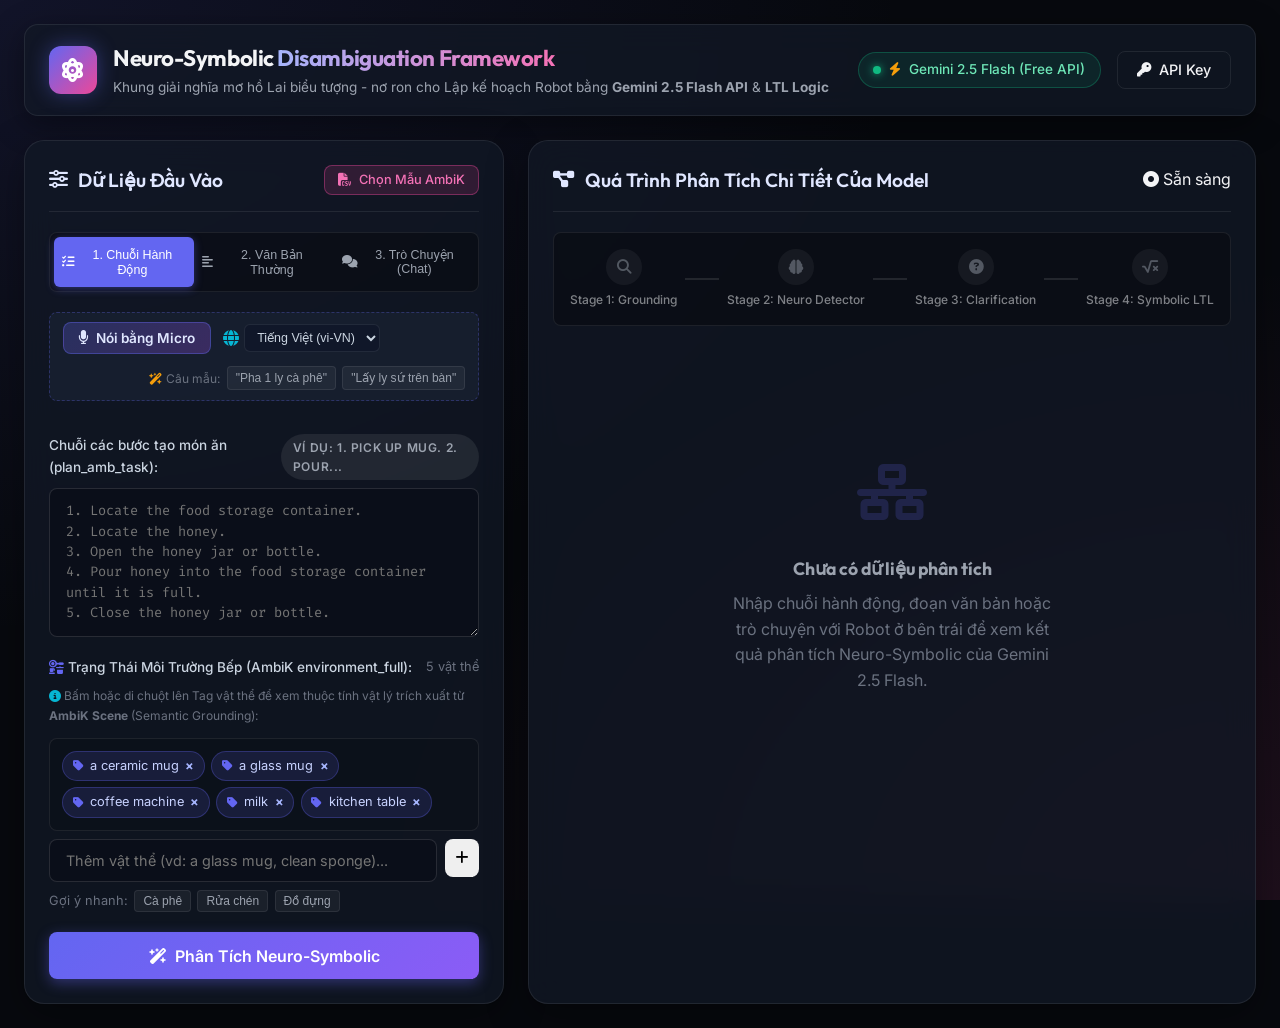
==== commit 521aabe9: "Update AmbiK project" ====
--- a/static/index.html
+++ b/static/index.html
@@ -10,7 +10,7 @@
     <link href="https://fonts.googleapis.com/css2?family=Inter:wght@300;400;500;600;700&family=Outfit:wght@400;600;700;800&family=Fira+Code:wght@400;500&display=swap" rel="stylesheet">
     <!-- FontAwesome Icons -->
     <link rel="stylesheet" href="https://cdnjs.cloudflare.com/ajax/libs/font-awesome/6.4.0/css/all.min.css">
-    <link rel="stylesheet" href="/static/style.css">
+    <link rel="stylesheet" href="/static/style.css?v=3.0">
 </head>
 <body class="dark-theme">
     <div class="app-container">
@@ -91,6 +91,30 @@
                     </button>
                 </div>
 
+                <!-- Voice Input Toolbar -->
+                <div class="voice-toolbar">
+                    <button id="btn-voice-toggle" class="btn btn-voice" onclick="toggleVoiceInput()" title="Bấm để bật Micro nói câu lệnh">
+                        <i class="fa-solid fa-microphone"></i>
+                        <span id="voice-btn-text">Nói bằng Micro</span>
+                    </button>
+                    <div class="voice-lang-select">
+                        <i class="fa-solid fa-globe text-cyan"></i>
+                        <select id="select-voice-lang" class="select-control-sm">
+                            <option value="vi-VN" selected>Tiếng Việt (vi-VN)</option>
+                            <option value="en-US">English (en-US)</option>
+                        </select>
+                    </div>
+                    <div id="voice-status-box" class="voice-status-indicator hidden">
+                        <span class="live-recording-dot"></span>
+                        <span id="voice-status-msg" class="voice-live-text">Đang lắng nghe... Hãy nói câu lệnh!</span>
+                    </div>
+                    <div class="voice-presets-row" style="display:flex; gap:0.4rem; align-items:center; margin-left:auto;">
+                        <span class="text-subtle" style="font-size:0.75rem;"><i class="fa-solid fa-wand-magic-sparkles text-amber"></i> Câu mẫu:</span>
+                        <button type="button" class="preset-btn" style="font-size:0.75rem; padding:0.25rem 0.5rem;" onclick="simulateVoiceCommand('Pha cho tôi 1 ly cà phê')">"Pha 1 ly cà phê"</button>
+                        <button type="button" class="preset-btn" style="font-size:0.75rem; padding:0.25rem 0.5rem;" onclick="simulateVoiceCommand('Lấy ly sứ trên bàn giúp tôi')">"Lấy ly sứ trên bàn"</button>
+                    </div>
+                </div>
+
                 <!-- Mode 1 & 2 Input Content Area -->
                 <div class="form-group" id="group-direct-input">
                     <div class="label-row">
@@ -122,6 +146,9 @@
                     </div>
                     <div class="chat-input-row">
                         <input type="text" id="input-chat-msg" placeholder="Nhập tin nhắn trò chuyện với Robot..." class="input-control">
+                        <button id="btn-chat-mic" class="btn btn-icon btn-secondary" title="Nói bằng Micro">
+                            <i class="fa-solid fa-microphone"></i>
+                        </button>
                         <button id="btn-send-chat" class="btn btn-primary">
                             <i class="fa-solid fa-paper-plane"></i> Gửi
                         </button>
@@ -131,10 +158,10 @@
                 <!-- Environment Manager (AmbiK Style & KB Interactive Chips) -->
                 <div class="form-group environment-section">
                     <div class="label-row">
-                        <label><i class="fa-solid fa-kitchen-set text-indigo"></i> Trạng Thái Môi Trường KB (Textual Kitchen KB):</label>
+                        <label><i class="fa-solid fa-kitchen-set text-indigo"></i> Trạng Thái Môi Trường Bếp (AmbiK environment_full):</label>
                         <span class="text-subtle" id="env-count">5 vật thể</span>
                     </div>
-                    <p class="text-subtle" style="font-size:0.75rem; margin-bottom:0.3rem;"><i class="fa-solid fa-circle-info text-cyan"></i> Bấm hoặc di chuột lên Tag vật thể để xem thuộc tính ẩn từ <strong>kitchen_kb.json</strong> (Grounding):</p>
+                    <p class="text-subtle" style="font-size:0.75rem; margin-bottom:0.3rem;"><i class="fa-solid fa-circle-info text-cyan"></i> Bấm hoặc di chuột lên Tag vật thể để xem thuộc tính vật lý trích xuất từ <strong>AmbiK Scene</strong> (Semantic Grounding):</p>
                     <div class="env-tags-container" id="env-tags">
                         <!-- Environment chips rendered via JS -->
                     </div>
@@ -258,6 +285,19 @@
                                 <h4><i class="fa-solid fa-chart-line text-purple"></i> Uncertainty Quantification via Semantic Entropy Engine</h4>
                             </div>
                             <div class="card-body">
+                                <!-- Early Routing Indicator -->
+                                <div id="early-routing-banner" class="early-routing-banner hidden">
+                                    <div class="routing-row">
+                                        <span id="routing-badge" class="routing-badge fast">⚡ FAST ROUTE</span>
+                                        <span class="routing-detail">
+                                            Confidence: <strong id="routing-confidence-val">0.95</strong>
+                                            &nbsp;|&nbsp; Tier: <span id="routing-tier">rule</span>
+                                        </span>
+                                        <span id="routing-cost-pill" class="routing-cost-pill saved">Saved 5 API calls (83%)</span>
+                                    </div>
+                                    <div id="routing-reason-text" class="routing-reason"></div>
+                                </div>
+
                                 <!-- Semantic Entropy Score Gauge -->
                                 <div class="entropy-gauge-card">
                                     <div class="gauge-header">
@@ -356,7 +396,32 @@
 
                                 <!-- Verified Safe Badge & LTL Formula Box -->
                                 <div id="stage4-execution-content">
-                                    <div class="ltl-spec-card">
+                                <!-- Lifted NL Concept Section -->
+                                <div class="lifted-nl-card" id="lifted-nl-section" style="margin-bottom: 1rem; border: 1px dashed var(--border-color); border-radius: 0.5rem; padding: 1rem; background-color: rgba(255, 255, 255, 0.02);">
+                                    <h5 style="color: var(--accent-cyan); margin-top: 0; margin-bottom: 0.5rem; font-size: 0.9rem;"><i class="fa-solid fa-arrow-up-right-dots"></i> 1. Lifting Accuracy (Proposition Extraction)</h5>
+                                    
+                                    <div style="font-size: 0.85rem; margin-bottom: 0.5rem;">
+                                        <span class="text-subtle">Input NL (Câu người dùng nhập):</span>
+                                        <div id="text-original-input" style="padding: 0.5rem; background: var(--bg-deep); border-radius: 0.3rem; margin-top: 0.2rem; font-family: monospace; color: var(--accent-amber);">"..."</div>
+                                    </div>
+                                    
+                                    <div style="font-size: 0.85rem; margin-bottom: 0.5rem;">
+                                        <span class="text-subtle">Lifted NL (Câu đã được trừu tượng hóa bằng Mệnh đề):</span>
+                                        <div style="display: flex; align-items: center; gap: 0.5rem; margin-top: 0.2rem;">
+                                            <div id="text-lifted-nl" style="padding: 0.5rem; background: var(--bg-deep); border-radius: 0.3rem; font-family: monospace; flex: 1; border-left: 3px solid var(--accent-emerald); color: var(--accent-emerald);">"..."</div>
+                                            <i class="fa-solid fa-check text-emerald" style="font-size: 1.2rem;"></i>
+                                        </div>
+                                    </div>
+
+                                    <div style="font-size: 0.85rem;">
+                                        <span class="text-subtle">Proposition Mapping (Bóc tách chi tiết từng Mệnh đề):</span>
+                                        <ul id="list-proposition-mapping" style="margin-top: 0.3rem; margin-bottom: 0; padding-left: 1.2rem; color: #cbd5e1; list-style-type: square;">
+                                            <!-- Dynamically generated via JS from actual user input -->
+                                        </ul>
+                                    </div>
+                                </div>
+
+                                <div class="ltl-spec-card">
                                         <div class="ltl-header">
                                             <div class="ltl-title">
                                                 <i class="fa-solid fa-terminal text-cyan"></i>
@@ -407,6 +472,70 @@
         </div>
     </div>
 
-    <script src="/static/app.js"></script>
+    <!-- Voice Assistant Modal (Siri / Google Assistant Style) -->
+    <div id="modal-voice" class="modal-backdrop hidden">
+        <div class="modal-card" style="max-width: 550px; text-align: center; padding: 2rem 1.5rem;">
+            <div style="display: flex; justify-content: space-between; align-items: center; margin-bottom: 1.5rem;">
+                <h3 style="font-size: 1.2rem; display: flex; align-items: center; gap: 0.5rem; color: #f1f5f9;">
+                    <i class="fa-solid fa-microphone text-pink"></i> Trợ Lý Giọng Nói Cho Robot
+                </h3>
+                <button type="button" class="modal-close-voice btn btn-icon btn-secondary" onclick="closeVoiceModal()">&times;</button>
+            </div>
+
+            <!-- Big Glowing Microphone Button -->
+            <div class="voice-hero-container">
+                <button type="button" id="btn-voice-hero" class="voice-hero-btn" onclick="toggleHeroVoice()">
+                    <i class="fa-solid fa-microphone"></i>
+                </button>
+                <div id="voice-wave-animation" class="sound-wave-bars hidden">
+                    <span></span><span></span><span></span><span></span><span></span>
+                </div>
+            </div>
+
+            <p id="voice-hero-status" style="font-size: 0.95rem; color: #cbd5e1; margin-top: 1rem; font-weight: 500;">
+                Bấm vào biểu tượng Micro ở trên để bắt đầu nói...
+            </p>
+
+            <!-- Real-time Transcribed Text Box -->
+            <div class="voice-transcript-box">
+                <textarea id="voice-live-transcript" placeholder="Văn bản nhận diện từ giọng nói sẽ hiển thị tại đây..." rows="3"></textarea>
+            </div>
+
+            <!-- Language Selector & Quick Chips -->
+            <div style="display: flex; justify-content: space-between; align-items: center; margin: 1rem 0; font-size: 0.82rem;">
+                <span class="text-subtle">Ngôn ngữ:</span>
+                <select id="modal-voice-lang" class="select-control-sm" style="width: auto;">
+                    <option value="vi-VN" selected>Tiếng Việt (vi-VN)</option>
+                    <option value="en-US">English (en-US)</option>
+                </select>
+            </div>
+
+            <div class="voice-quick-scenarios">
+                <p class="text-subtle" style="font-size: 0.78rem; margin-bottom: 0.5rem; text-align: left;">
+                    <i class="fa-solid fa-bolt text-amber"></i> Hoặc chọn nhanh kịch bản giọng nói mẫu:
+                </p>
+                <div style="display: flex; flex-direction: column; gap: 0.4rem;">
+                    <button type="button" class="voice-scenario-btn" onclick="applyVoiceScenario('Pha cho tôi 1 ly cà phê')">
+                        ☕ <strong>"Pha cho tôi 1 ly cà phê"</strong> <span class="text-subtle">(Mơ hồ sở thích)</span>
+                    </button>
+                    <button type="button" class="voice-scenario-btn" onclick="applyVoiceScenario('Lấy ly sứ trên bàn giúp tôi')">
+                        🍵 <strong>"Lấy ly sứ trên bàn giúp tôi"</strong> <span class="text-subtle">(Rõ ràng Fast Route)</span>
+                    </button>
+                    <button type="button" class="voice-scenario-btn" onclick="applyVoiceScenario('Hâm nóng bát súp bằng lò vi sóng')">
+                        🥣 <strong>"Hâm nóng bát súp bằng lò vi sóng"</strong> <span class="text-subtle">(Cảnh báo an toàn)</span>
+                    </button>
+                </div>
+            </div>
+
+            <div style="margin-top: 1.5rem; display: flex; gap: 0.75rem;">
+                <button type="button" class="btn btn-outline" style="flex: 1;" onclick="closeVoiceModal()">Đóng</button>
+                <button type="button" class="btn btn-primary" style="flex: 2;" onclick="submitVoiceToPipeline()">
+                    <i class="fa-solid fa-paper-plane"></i> Gửi Vào Pipeline Phân Tích
+                </button>
+            </div>
+        </div>
+    </div>
+
+    <script src="/static/app.js?v=4.0"></script>
 </body>
 </html>
--- a/static/style.css
+++ b/static/style.css
@@ -1198,3 +1198,320 @@
     box-shadow: 0 4px 12px rgba(99, 102, 241, 0.3);
 }
 
+/* Early Routing Banner */
+.early-routing-banner {
+    background: linear-gradient(135deg, rgba(30, 41, 59, 0.7), rgba(15, 23, 42, 0.85));
+    border: 1px solid rgba(148, 163, 184, 0.2);
+    border-radius: var(--radius-sm);
+    padding: 0.75rem 1rem;
+    margin-bottom: 1rem;
+    backdrop-filter: blur(8px);
+    transition: all 0.3s ease;
+}
+
+.early-routing-banner .routing-row {
+    display: flex;
+    align-items: center;
+    justify-content: space-between;
+    flex-wrap: wrap;
+    gap: 0.6rem;
+}
+
+.routing-badge {
+    display: inline-flex;
+    align-items: center;
+    gap: 0.35rem;
+    font-size: 0.78rem;
+    font-weight: 700;
+    padding: 0.25rem 0.65rem;
+    border-radius: 9999px;
+    letter-spacing: 0.03em;
+    text-transform: uppercase;
+}
+
+.routing-badge.fast {
+    background: rgba(16, 185, 129, 0.2);
+    color: #34d399;
+    border: 1px solid rgba(16, 185, 129, 0.5);
+    box-shadow: 0 0 12px rgba(16, 185, 129, 0.25);
+    animation: pulseGlow 2s infinite ease-in-out;
+}
+
+.routing-badge.full {
+    background: rgba(245, 158, 11, 0.2);
+    color: #fbbf24;
+    border: 1px solid rgba(245, 158, 11, 0.5);
+    box-shadow: 0 0 12px rgba(245, 158, 11, 0.2);
+}
+
+.routing-detail {
+    font-size: 0.8rem;
+    color: #94a3b8;
+}
+
+.routing-detail strong {
+    color: #f1f5f9;
+}
+
+.routing-cost-pill {
+    font-size: 0.75rem;
+    font-weight: 600;
+    padding: 0.2rem 0.6rem;
+    border-radius: 6px;
+    background: rgba(100, 116, 139, 0.2);
+    color: #cbd5e1;
+    border: 1px solid rgba(148, 163, 184, 0.2);
+}
+
+.routing-cost-pill.saved {
+    background: rgba(16, 185, 129, 0.15);
+    color: #6ee7b7;
+    border-color: rgba(16, 185, 129, 0.4);
+}
+
+.routing-cost-pill.full {
+    background: rgba(245, 158, 11, 0.15);
+    color: #fbbf24;
+    border-color: rgba(245, 158, 11, 0.4);
+}
+
+.routing-reason {
+    font-size: 0.78rem;
+    color: #94a3b8;
+    margin-top: 0.35rem;
+    font-style: italic;
+}
+
+@keyframes pulseGlow {
+    0%, 100% {
+        box-shadow: 0 0 8px rgba(16, 185, 129, 0.2);
+    }
+    50% {
+        box-shadow: 0 0 16px rgba(16, 185, 129, 0.45);
+    }
+}
+
+/* ==========================================================================
+   Voice Input & Microphone Styles (Speech-to-Text)
+   ========================================================================== */
+.voice-toolbar {
+    display: flex;
+    align-items: center;
+    gap: 0.75rem;
+    padding: 0.6rem 0.8rem;
+    margin-bottom: 0.8rem;
+    background: rgba(30, 41, 59, 0.5);
+    border: 1px dashed rgba(99, 102, 241, 0.3);
+    border-radius: var(--radius-sm);
+    flex-wrap: wrap;
+}
+
+.btn-voice {
+    display: inline-flex;
+    align-items: center;
+    gap: 0.5rem;
+    padding: 0.45rem 0.9rem;
+    font-size: 0.85rem;
+    font-weight: 600;
+    color: #e0e7ff;
+    background: linear-gradient(135deg, rgba(99, 102, 241, 0.25), rgba(168, 85, 247, 0.25));
+    border: 1px solid rgba(99, 102, 241, 0.4);
+    border-radius: var(--radius-sm);
+    cursor: pointer;
+    transition: all 0.25s ease;
+}
+
+.btn-voice:hover {
+    background: linear-gradient(135deg, rgba(99, 102, 241, 0.45), rgba(168, 85, 247, 0.45));
+    border-color: rgba(99, 102, 241, 0.8);
+    box-shadow: 0 0 12px rgba(99, 102, 241, 0.4);
+    transform: translateY(-1px);
+}
+
+.btn-voice.recording {
+    background: linear-gradient(135deg, #ef4444, #dc2626) !important;
+    color: #ffffff !important;
+    border-color: #f87171 !important;
+    animation: recordingPulse 1.2s infinite ease-in-out;
+}
+
+@keyframes recordingPulse {
+    0%, 100% {
+        box-shadow: 0 0 0 0 rgba(239, 68, 68, 0.7), 0 0 15px rgba(239, 68, 68, 0.5);
+        transform: scale(1);
+    }
+    50% {
+        box-shadow: 0 0 0 8px rgba(239, 68, 68, 0), 0 0 25px rgba(239, 68, 68, 0.8);
+        transform: scale(1.02);
+    }
+}
+
+.voice-lang-select {
+    display: flex;
+    align-items: center;
+    gap: 0.35rem;
+}
+
+.select-control-sm {
+    background: rgba(15, 23, 42, 0.8);
+    color: #cbd5e1;
+    border: 1px solid var(--border-card);
+    border-radius: 6px;
+    padding: 0.3rem 0.5rem;
+    font-size: 0.78rem;
+    cursor: pointer;
+    outline: none;
+}
+
+.select-control-sm:focus {
+    border-color: var(--primary);
+}
+
+.voice-status-indicator {
+    display: flex;
+    align-items: center;
+    gap: 0.5rem;
+    font-size: 0.82rem;
+    color: #fca5a5;
+    background: rgba(239, 68, 68, 0.12);
+    padding: 0.3rem 0.7rem;
+    border-radius: 6px;
+    border: 1px solid rgba(239, 68, 68, 0.3);
+}
+
+.live-recording-dot {
+    width: 8px;
+    height: 8px;
+    background-color: #ef4444;
+    border-radius: 50%;
+    animation: blink 0.8s infinite alternate;
+}
+
+@keyframes blink {
+    from { opacity: 0.3; }
+    to { opacity: 1; }
+}
+
+.voice-live-text {
+    font-weight: 500;
+    letter-spacing: 0.02em;
+}
+
+/* ==========================================================================
+   Voice Assistant Modal & Hero Microphone
+   ========================================================================== */
+.voice-hero-container {
+    display: flex;
+    flex-direction: column;
+    align-items: center;
+    justify-content: center;
+    gap: 1rem;
+    margin: 1rem 0;
+}
+
+.voice-hero-btn {
+    width: 84px;
+    height: 84px;
+    border-radius: 50%;
+    background: linear-gradient(135deg, #6366f1, #a855f7);
+    color: #ffffff;
+    font-size: 2.2rem;
+    border: none;
+    cursor: pointer;
+    display: flex;
+    align-items: center;
+    justify-content: center;
+    box-shadow: 0 0 25px rgba(99, 102, 241, 0.5);
+    transition: all 0.3s cubic-bezier(0.4, 0, 0.2, 1);
+}
+
+.voice-hero-btn:hover {
+    transform: scale(1.08);
+    box-shadow: 0 0 35px rgba(168, 85, 247, 0.7);
+}
+
+.voice-hero-btn.recording {
+    background: linear-gradient(135deg, #ef4444, #f43f5e) !important;
+    animation: heroPulse 1.2s infinite ease-in-out;
+}
+
+@keyframes heroPulse {
+    0%, 100% {
+        box-shadow: 0 0 0 0 rgba(239, 68, 68, 0.8), 0 0 30px rgba(239, 68, 68, 0.6);
+        transform: scale(1);
+    }
+    50% {
+        box-shadow: 0 0 0 16px rgba(239, 68, 68, 0), 0 0 50px rgba(239, 68, 68, 0.9);
+        transform: scale(1.08);
+    }
+}
+
+.sound-wave-bars {
+    display: flex;
+    align-items: center;
+    gap: 5px;
+    height: 24px;
+}
+
+.sound-wave-bars span {
+    display: block;
+    width: 4px;
+    height: 100%;
+    background: #ec4899;
+    border-radius: 4px;
+    animation: waveAnim 1s ease-in-out infinite alternate;
+}
+
+.sound-wave-bars span:nth-child(1) { animation-delay: 0.1s; height: 30%; }
+.sound-wave-bars span:nth-child(2) { animation-delay: 0.3s; height: 80%; }
+.sound-wave-bars span:nth-child(3) { animation-delay: 0.5s; height: 100%; }
+.sound-wave-bars span:nth-child(4) { animation-delay: 0.2s; height: 60%; }
+.sound-wave-bars span:nth-child(5) { animation-delay: 0.4s; height: 40%; }
+
+@keyframes waveAnim {
+    0% { transform: scaleY(0.3); }
+    100% { transform: scaleY(1.2); }
+}
+
+.voice-transcript-box textarea {
+    width: 100%;
+    background: rgba(15, 23, 42, 0.9);
+    color: #f8fafc;
+    border: 1px solid rgba(99, 102, 241, 0.4);
+    border-radius: var(--radius-sm);
+    padding: 0.8rem;
+    font-size: 0.95rem;
+    line-height: 1.5;
+    resize: none;
+    outline: none;
+    font-family: inherit;
+}
+
+.voice-transcript-box textarea:focus {
+    border-color: #a855f7;
+    box-shadow: 0 0 12px rgba(168, 85, 247, 0.3);
+}
+
+.voice-scenario-btn {
+    width: 100%;
+    text-align: left;
+    background: rgba(30, 41, 59, 0.6);
+    color: #e2e8f0;
+    border: 1px solid rgba(255, 255, 255, 0.08);
+    border-radius: 6px;
+    padding: 0.55rem 0.8rem;
+    font-size: 0.85rem;
+    cursor: pointer;
+    transition: all 0.2s ease;
+}
+
+.voice-scenario-btn:hover {
+    background: rgba(99, 102, 241, 0.2);
+    border-color: rgba(99, 102, 241, 0.5);
+    color: #ffffff;
+    transform: translateX(3px);
+}
+
+
+
+
